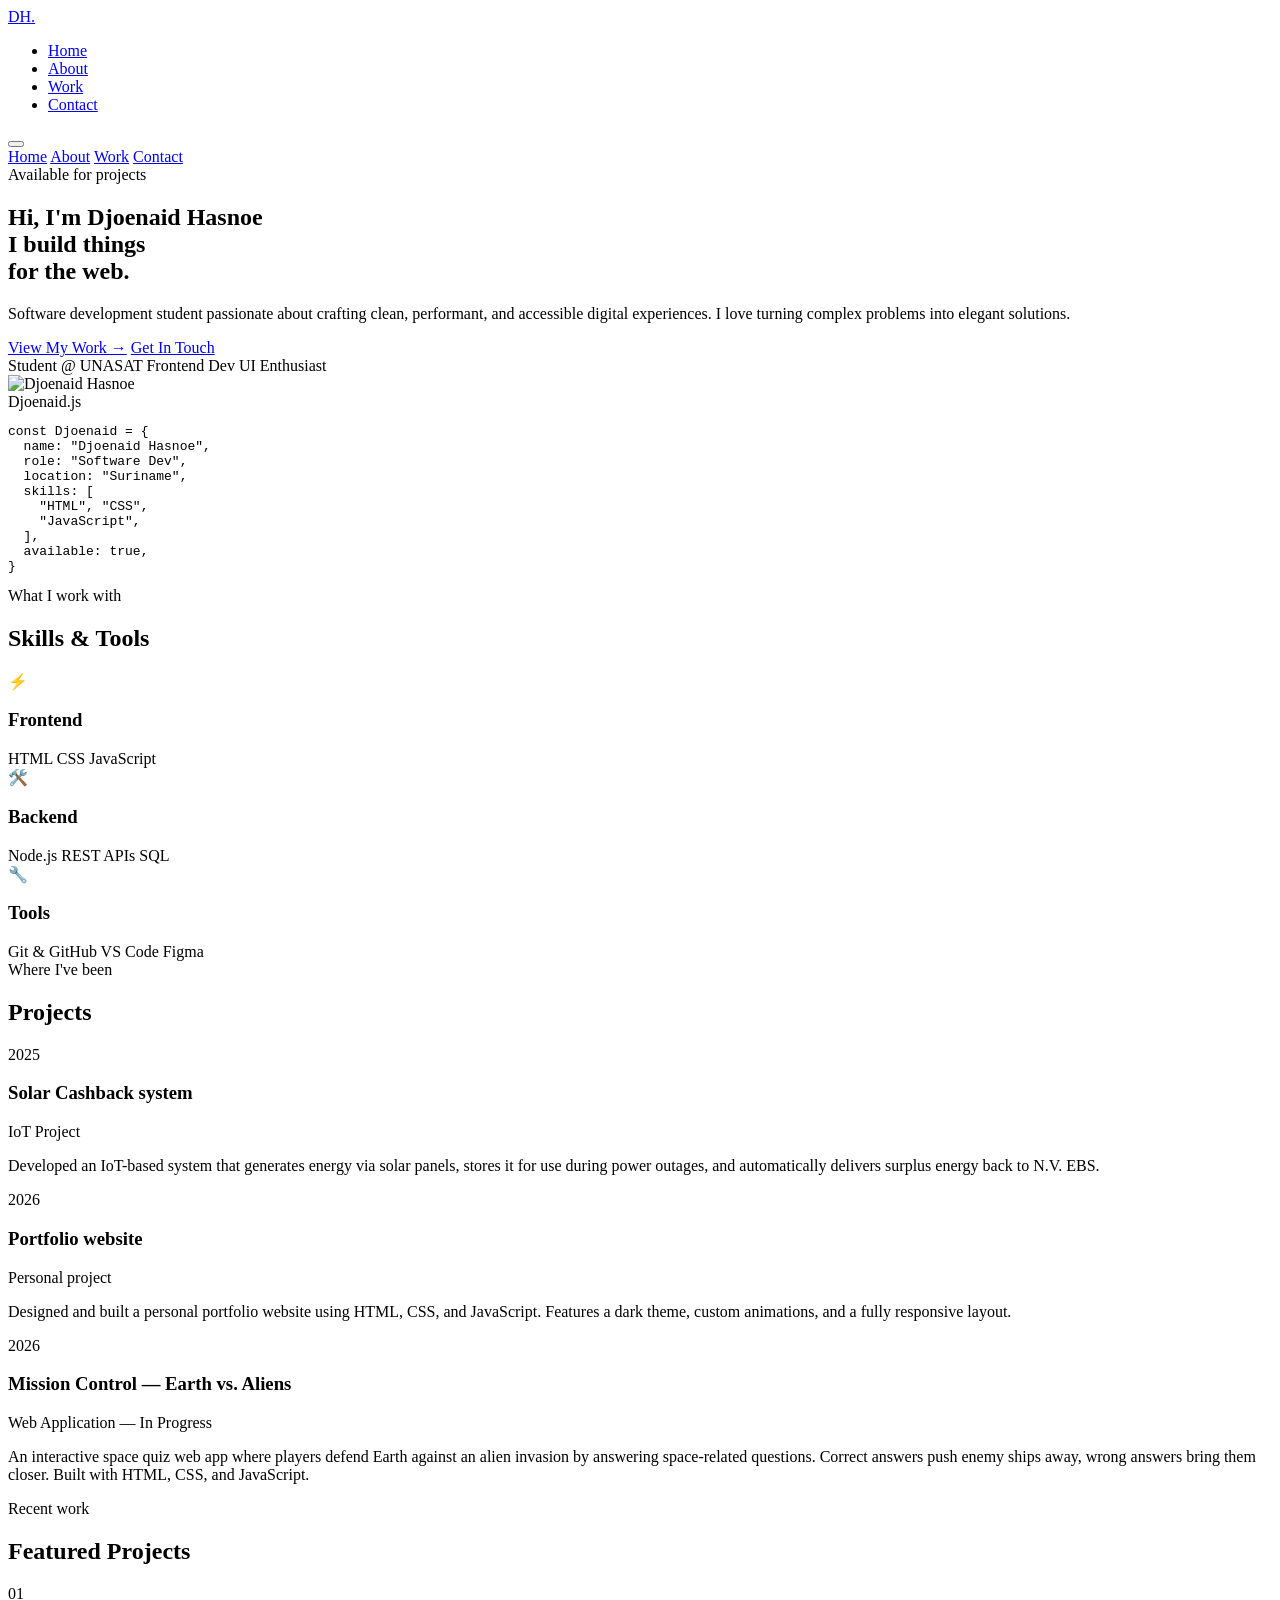
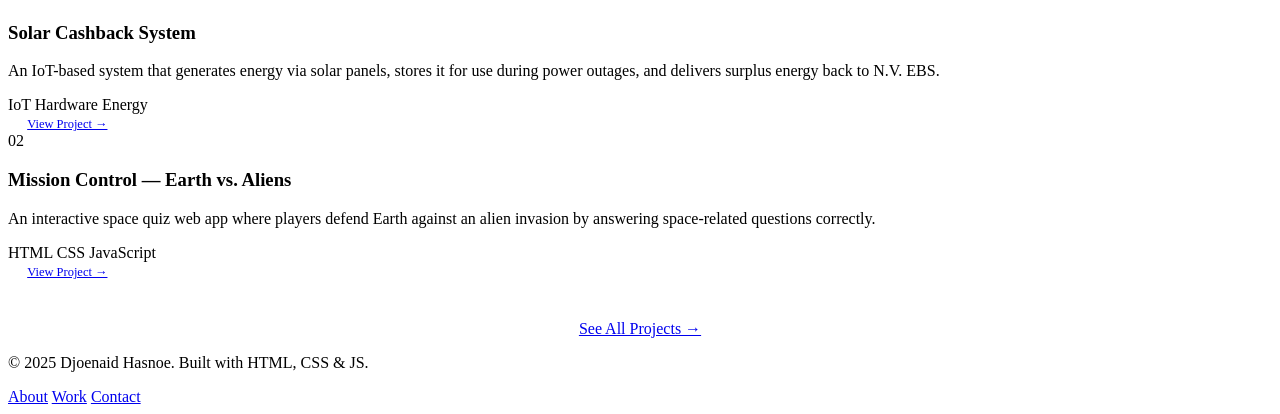
==== index.html @ ff81184a "Add files via upload" ====
<!DOCTYPE html>
<html lang="en">
<head>
  <meta charset="UTF-8" />
  <meta name="viewport" content="width=device-width, initial-scale=1.0" />
  <title>Djoenaid Hasnoe — Portfolio</title>
  <link rel="stylesheet" href="./css/main.css" />
  <link rel="stylesheet" href="./css/index.css" />
</head>
<body>

  <!-- Custom Cursor -->
  <div class="cursor" id="cursor"></div>
  <div class="cursor-ring" id="cursorRing"></div>

  <!-- Navigation -->
  <nav>
    <a href="./index.html" class="nav-logo">DH<span>.</span></a>
    <ul class="nav-links">
      <li><a href="./index.html" class="active">Home</a></li>
      <li><a href="./about.html">About</a></li>
      <li><a href="./work.html">Work</a></li>
      <li><a href="./contact.html">Contact</a></li>
    </ul>
    <button class="hamburger" id="hamburger" aria-label="Toggle menu">
      <span></span><span></span><span></span>
    </button>
  </nav>

  <!-- Mobile Nav -->
  <div class="mobile-nav" id="mobileNav">
    <a href="./index.html" class="active">Home</a>
    <a href="./about.html">About</a>
    <a href="./work.html">Work</a>
    <a href="./contact.html">Contact</a>
  </div>

  <main>

    <!-- Hero -->
    <section class="hero">
      <div class="hero-bg-grid"></div>
      <div class="hero-glow"></div>
      <div class="hero-content">
        <div class="hero-status fade-up" style="animation-delay: 0.1s">
          <span class="status-dot"></span>
          <span>Available for projects</span>
        </div>
        <h1 class="hero-title fade-up" style="animation-delay: 0.25s">
          Hi, I'm <span class="hero-name">Djoenaid Hasnoe</span><br/>
          I build things<br/>
          <span class="hero-accent">for the web.</span>
        </h1>
        <p class="hero-desc fade-up" style="animation-delay: 0.4s">
          Software development student passionate about crafting clean, performant, and accessible digital experiences. I love turning complex problems into elegant solutions.
        </p>
        <div class="hero-actions fade-up" style="animation-delay: 0.55s">
          <a href="./work.html" class="btn btn-primary">View My Work →</a>
          <a href="./contact.html" class="btn btn-outline">Get In Touch</a>
        </div>
        <div class="hero-roles fade-up" style="animation-delay: 0.7s">
          <span class="tag">Student @ UNASAT</span>
          <span class="tag">Frontend Dev</span>
          <span class="tag">UI Enthusiast</span>
        </div>
      </div>
      <div class="hero-visual fade-up" style="animation-delay: 0.4s">
  <img src="./img/profile.png.png" alt="Djoenaid Hasnoe" class="profile-photo" />
  <div class="code-card">
      <div class="hero-visual fade-up" style="animation-delay: 0.4s">
        <div class="code-card">
          <div class="code-card-header">
            <span class="dot red"></span>
            <span class="dot yellow"></span>
            <span class="dot green"></span>
            <span class="code-filename">Djoenaid.js</span>
          </div>
          <pre class="code-body"><code><span class="c-purple">const</span> <span class="c-blue">Djoenaid</span> <span class="c-white">=</span> <span class="c-white">{</span>
  <span class="c-teal">name</span><span class="c-white">:</span> <span class="c-green">"Djoenaid Hasnoe"</span><span class="c-white">,</span>
  <span class="c-teal">role</span><span class="c-white">:</span> <span class="c-green">"Software Dev"</span><span class="c-white">,</span>
  <span class="c-teal">location</span><span class="c-white">:</span> <span class="c-green">"Suriname"</span><span class="c-white">,</span>
  <span class="c-teal">skills</span><span class="c-white">: [</span>
    <span class="c-green">"HTML"</span><span class="c-white">,</span> <span class="c-green">"CSS"</span><span class="c-white">,</span>
    <span class="c-green">"JavaScript"</span><span class="c-white">,</span>
  <span class="c-white">],</span>
  <span class="c-teal">available</span><span class="c-white">:</span> <span class="c-orange">true</span><span class="c-white">,</span>
<span class="c-white">}</span></code></pre>
        </div>
      </div>
    </section>

    <!-- Skills -->
    <section class="section" id="skills">
      <div class="section-label">What I work with</div>
      <h2 class="section-title">Skills & Tools</h2>
      <div class="skills-grid">
        <div class="skill-category card">
          <div class="skill-icon">⚡</div>
          <h3>Frontend</h3>
          <div class="skill-tags">
            <span class="tag">HTML</span>
            <span class="tag">CSS</span>
            <span class="tag">JavaScript</span>
          </div>
        </div>
        <div class="skill-category card">
          <div class="skill-icon">🛠️</div>
          <h3>Backend</h3>
          <div class="skill-tags">
            <span class="tag">Node.js</span>
            <span class="tag">REST APIs</span>
            <span class="tag">SQL</span>
          </div>
        </div>
        <div class="skill-category card">
          <div class="skill-icon">🔧</div>
          <h3>Tools</h3>
          <div class="skill-tags">
            <span class="tag">Git & GitHub</span>
            <span class="tag">VS Code</span>
            <span class="tag">Figma</span>
          </div>
        </div>
      </div>
    </section>

    <!-- Experience -->
    <section class="section" id="experience">
      <div class="section-label">Where I've been</div>
      <h2 class="section-title">Projects</h2>
      <div class="timeline">
        <div class="timeline-item card">
          <div class="timeline-meta">
            <span class="tag">2025</span>
          </div>
          <h3 class="timeline-title">Solar Cashback system</h3>
          <p class="timeline-company">IoT Project</p>
          <p class="timeline-desc">Developed an IoT-based system that generates energy via solar panels, stores it for use during power outages, and automatically delivers surplus energy back to N.V. EBS.</p>
        </div>
        <div class="timeline-item card">
          <div class="timeline-meta">
            <span class="tag">2026</span>
          </div>
          <h3 class="timeline-title">Portfolio website</h3>
          <p class="timeline-company">Personal project</p>
          <p class="timeline-desc">Designed and built a personal portfolio website using HTML, CSS, and JavaScript. Features a dark theme, custom animations, and a fully responsive layout.</p>
        <div class="timeline-item card">
  <div class="timeline-meta">
    <span class="tag">2026</span>
  </div>
  <h3 class="timeline-title">Mission Control — Earth vs. Aliens</h3>
  <p class="timeline-company">Web Application — In Progress</p>
  <p class="timeline-desc">An interactive space quiz web app where players defend Earth against an alien invasion by answering space-related questions. Correct answers push enemy ships away, wrong answers bring them closer. Built with HTML, CSS, and JavaScript.</p>
</div>
        </div>
      </div>
    </section>

    <!-- Recent Projects -->
    <!-- Recent Projects -->
<section class="section" id="projects">
  <div class="section-label">Recent work</div>
  <h2 class="section-title">Featured Projects</h2>
  <div class="projects-grid">
    <div class="project-card card">
      <div class="project-img-placeholder" style="--c: #63b3ed20">
        <span>01</span>
      </div>
      <div class="project-info">
        <h3>Solar Cashback System</h3>
        <p>An IoT-based system that generates energy via solar panels, stores it for use during power outages, and delivers surplus energy back to N.V. EBS.</p>
        <div class="project-tags">
          <span class="tag">IoT</span>
          <span class="tag">Hardware</span>
          <span class="tag">Energy</span>
        </div>
        <a href="./work.html" class="btn btn-outline" style="margin-top: 1rem; font-size: 0.78rem; padding: 0.5rem 1.2rem;">View Project →</a>
      </div>
    </div>
    <div class="project-card card">
      <div class="project-img-placeholder" style="--c: #68d39120">
        <span>02</span>
      </div>
      <div class="project-info">
        <h3>Mission Control — Earth vs. Aliens</h3>
        <p>An interactive space quiz web app where players defend Earth against an alien invasion by answering space-related questions correctly.</p>
        <div class="project-tags">
          <span class="tag">HTML</span>
          <span class="tag">CSS</span>
          <span class="tag">JavaScript</span>
        </div>
        <a href="./work.html" class="btn btn-outline" style="margin-top: 1rem; font-size: 0.78rem; padding: 0.5rem 1.2rem;">View Project →</a>
      </div>
    </div>
  </div>
  <div style="margin-top: 2.5rem; text-align: center;">
    <a href="./work.html" class="btn btn-primary">See All Projects →</a>
  </div>
</section>

  </main>

  <!-- Footer -->
  <footer class="footer">
    <div class="footer-inner">
      <p>© 2025 Djoenaid Hasnoe. Built with HTML, CSS & JS.</p>
      <div class="footer-links">
        <a href="./about.html">About</a>
        <a href="./work.html">Work</a>
        <a href="./contact.html">Contact</a>
      </div>
    </div>
  </footer>

  <script src="./js/main.js"></script>
</body>
</html>
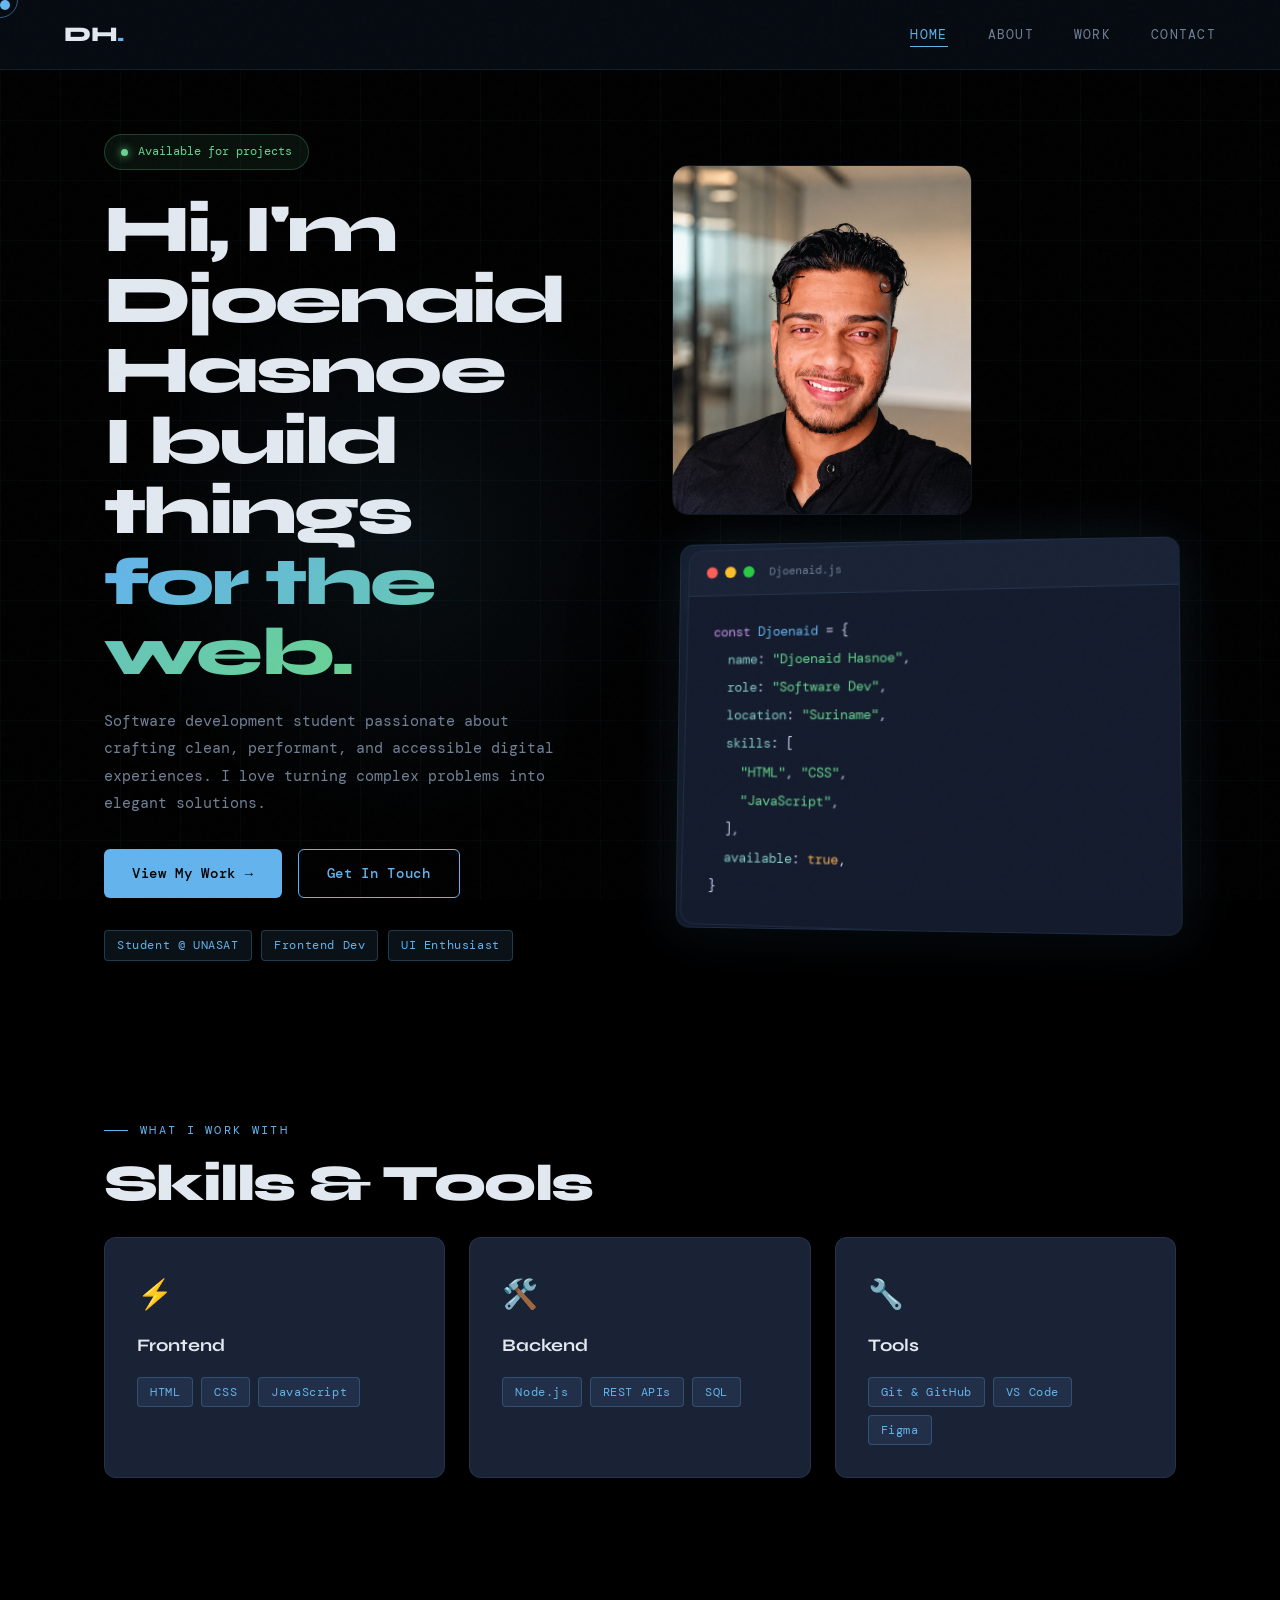
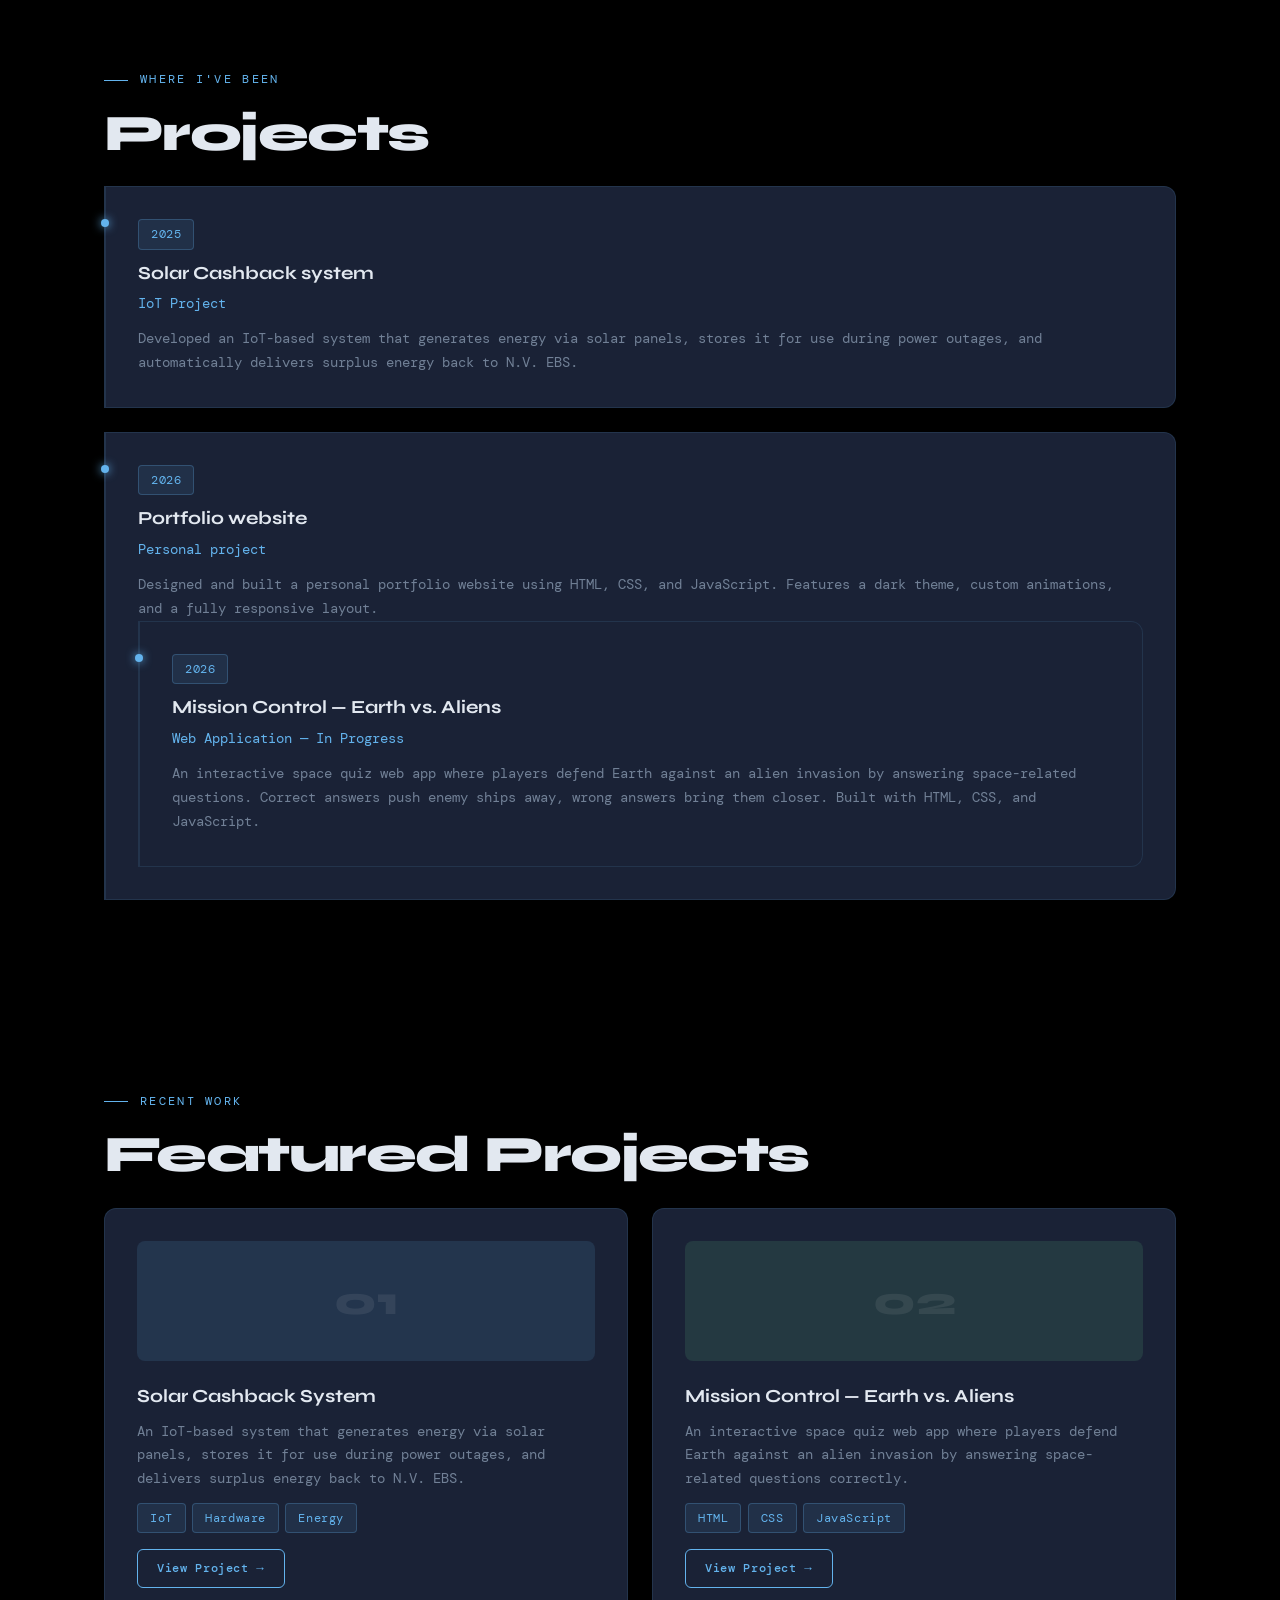
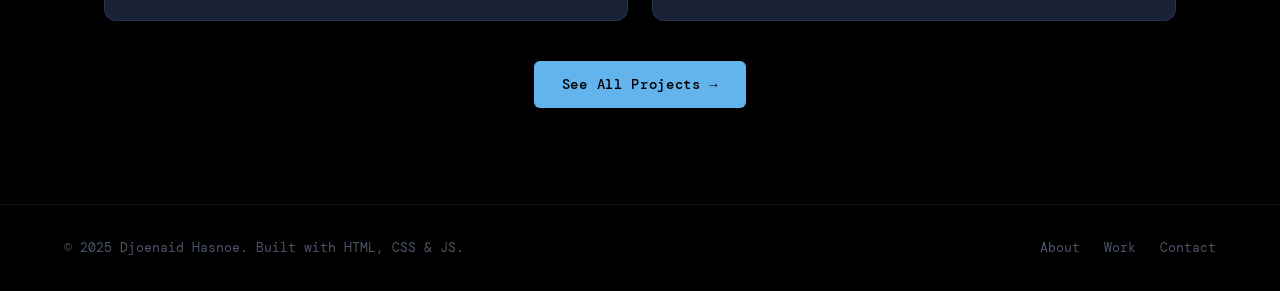
==== commit d47c2c87: "Update index.html" ====
--- a/index.html
+++ b/index.html
@@ -65,7 +65,7 @@
         </div>
       </div>
       <div class="hero-visual fade-up" style="animation-delay: 0.4s">
-  <img src="./img/profile.png.png" alt="Djoenaid Hasnoe" class="profile-photo" />
+  <img src="./img/profile.png" alt="Djoenaid Hasnoe" class="profile-photo" />
   <div class="code-card">
       <div class="hero-visual fade-up" style="animation-delay: 0.4s">
         <div class="code-card">
--- a/css/main.css
+++ b/css/main.css
@@ -0,0 +1,353 @@
+@import url('https://fonts.googleapis.com/css2?family=Syne:wght@400;600;700;800&family=DM+Mono:wght@300;400;500&display=swap');
+
+:root {
+  --bg: #000000;
+  --bg-2: #0e1420;
+  --bg-3: #141b2d;
+  --surface: #1a2236;
+  --surface-2: #212d45;
+  --border: rgba(99, 179, 237, 0.12);
+  --accent: #63b3ed;
+  --accent-2: #68d391;
+  --accent-3: #f6ad55;
+  --text: #e2e8f0;
+  --text-muted: #718096;
+  --text-dim: #4a5568;
+  --glow: rgba(99, 179, 237, 0.15);
+  --glow-strong: rgba(99, 179, 237, 0.3);
+  --font-display: 'Syne', sans-serif;
+  --font-mono: 'DM Mono', monospace;
+}
+
+*, *::before, *::after {
+  box-sizing: border-box;
+  margin: 0;
+  padding: 0;
+}
+
+html {
+  scroll-behavior: smooth;
+}
+
+body {
+  background: var(--bg);
+  color: var(--text);
+  font-family: var(--font-mono);
+  font-size: 15px;
+  line-height: 1.7;
+  overflow-x: hidden;
+  cursor: none;
+}
+
+/* Custom Cursor */
+.cursor {
+  position: fixed;
+  width: 10px;
+  height: 10px;
+  background: var(--accent);
+  border-radius: 50%;
+  pointer-events: none;
+  z-index: 9999;
+  transition: transform 0.1s ease;
+  mix-blend-mode: screen;
+}
+
+.cursor-ring {
+  position: fixed;
+  width: 36px;
+  height: 36px;
+  border: 1.5px solid var(--accent);
+  border-radius: 50%;
+  pointer-events: none;
+  z-index: 9998;
+  transition: transform 0.15s ease, width 0.2s, height 0.2s, opacity 0.2s;
+  opacity: 0.5;
+}
+
+.cursor-ring.hover {
+  width: 56px;
+  height: 56px;
+  opacity: 0.8;
+}
+
+/* Noise Overlay */
+body::before {
+  content: '';
+  position: fixed;
+  inset: 0;
+  background-image: url("data:image/svg+xml,%3Csvg viewBox='0 0 256 256' xmlns='http://www.w3.org/2000/svg'%3E%3Cfilter id='noise'%3E%3CfeTurbulence type='fractalNoise' baseFrequency='0.9' numOctaves='4' stitchTiles='stitch'/%3E%3C/filter%3E%3Crect width='100%25' height='100%25' filter='url(%23noise)' opacity='0.04'/%3E%3C/svg%3E");
+  pointer-events: none;
+  z-index: 1000;
+  opacity: 0.4;
+}
+
+/* Navigation */
+nav {
+  position: fixed;
+  top: 0;
+  left: 0;
+  right: 0;
+  z-index: 500;
+  padding: 0 5vw;
+  height: 70px;
+  display: flex;
+  align-items: center;
+  justify-content: space-between;
+  background: rgba(8, 12, 20, 0.85);
+  backdrop-filter: blur(20px);
+  border-bottom: 1px solid var(--border);
+}
+
+.nav-logo {
+  font-family: var(--font-display);
+  font-weight: 800;
+  font-size: 1.3rem;
+  color: var(--text);
+  text-decoration: none;
+  letter-spacing: -0.02em;
+}
+
+.nav-logo span {
+  color: var(--accent);
+}
+
+.nav-links {
+  display: flex;
+  gap: 2.5rem;
+  list-style: none;
+}
+
+.nav-links a {
+  color: var(--text-muted);
+  text-decoration: none;
+  font-size: 0.8rem;
+  letter-spacing: 0.1em;
+  text-transform: uppercase;
+  transition: color 0.2s;
+  position: relative;
+}
+
+.nav-links a::after {
+  content: '';
+  position: absolute;
+  bottom: -4px;
+  left: 0;
+  width: 0;
+  height: 1px;
+  background: var(--accent);
+  transition: width 0.3s ease;
+}
+
+.nav-links a:hover,
+.nav-links a.active {
+  color: var(--accent);
+}
+
+.nav-links a:hover::after,
+.nav-links a.active::after {
+  width: 100%;
+}
+
+/* Hamburger */
+.hamburger {
+  display: none;
+  flex-direction: column;
+  gap: 5px;
+  cursor: pointer;
+  background: none;
+  border: none;
+  padding: 4px;
+}
+
+.hamburger span {
+  display: block;
+  width: 24px;
+  height: 2px;
+  background: var(--text);
+  transition: all 0.3s ease;
+}
+
+/* Mobile Nav */
+.mobile-nav {
+  display: none;
+  position: fixed;
+  inset: 70px 0 0 0;
+  background: rgba(8, 12, 20, 0.97);
+  backdrop-filter: blur(20px);
+  z-index: 499;
+  flex-direction: column;
+  align-items: center;
+  justify-content: center;
+  gap: 2.5rem;
+}
+
+.mobile-nav.open {
+  display: flex;
+}
+
+.mobile-nav a {
+  font-family: var(--font-display);
+  font-size: 2rem;
+  font-weight: 700;
+  color: var(--text-muted);
+  text-decoration: none;
+  transition: color 0.2s;
+}
+
+.mobile-nav a:hover,
+.mobile-nav a.active {
+  color: var(--accent);
+}
+
+/* Page Wrapper */
+main {
+  padding-top: 70px;
+  min-height: 100vh;
+}
+
+/* Section */
+.section {
+  padding: 6rem 5vw;
+  max-width: 1200px;
+  margin: 0 auto;
+}
+
+.section-label {
+  font-size: 0.72rem;
+  letter-spacing: 0.2em;
+  text-transform: uppercase;
+  color: var(--accent);
+  margin-bottom: 1rem;
+  display: flex;
+  align-items: center;
+  gap: 0.75rem;
+}
+
+.section-label::before {
+  content: '';
+  display: inline-block;
+  width: 24px;
+  height: 1px;
+  background: var(--accent);
+}
+
+.section-title {
+  font-family: var(--font-display);
+  font-size: clamp(2rem, 4vw, 3.2rem);
+  font-weight: 800;
+  line-height: 1.1;
+  letter-spacing: -0.03em;
+  color: var(--text);
+  margin-bottom: 1.5rem;
+}
+
+/* Cards */
+.card {
+  background: var(--surface);
+  border: 1px solid var(--border);
+  border-radius: 12px;
+  padding: 2rem;
+  transition: border-color 0.3s, transform 0.3s, box-shadow 0.3s;
+}
+
+.card:hover {
+  border-color: rgba(99, 179, 237, 0.35);
+  transform: translateY(-4px);
+  box-shadow: 0 20px 60px rgba(0,0,0,0.4), 0 0 30px var(--glow);
+}
+
+/* Buttons */
+.btn {
+  display: inline-flex;
+  align-items: center;
+  gap: 0.5rem;
+  padding: 0.75rem 1.75rem;
+  border-radius: 6px;
+  font-family: var(--font-mono);
+  font-size: 0.85rem;
+  font-weight: 500;
+  text-decoration: none;
+  cursor: pointer;
+  transition: all 0.2s ease;
+  border: none;
+  letter-spacing: 0.05em;
+}
+
+.btn-primary {
+  background: var(--accent);
+  color: var(--bg);
+}
+
+.btn-primary:hover {
+  background: #90cdf4;
+  box-shadow: 0 0 30px var(--glow-strong);
+  transform: translateY(-2px);
+}
+
+.btn-outline {
+  background: transparent;
+  color: var(--accent);
+  border: 1px solid var(--accent);
+}
+
+.btn-outline:hover {
+  background: var(--glow);
+  box-shadow: 0 0 20px var(--glow);
+  transform: translateY(-2px);
+}
+
+/* Tag / Badge */
+.tag {
+  display: inline-block;
+  padding: 0.25rem 0.75rem;
+  background: rgba(99, 179, 237, 0.1);
+  border: 1px solid rgba(99, 179, 237, 0.25);
+  border-radius: 4px;
+  font-size: 0.75rem;
+  color: var(--accent);
+  letter-spacing: 0.05em;
+}
+
+/* Divider */
+.divider {
+  border: none;
+  border-top: 1px solid var(--border);
+  margin: 2rem 0;
+}
+
+/* Fade in animation */
+@keyframes fadeUp {
+  from {
+    opacity: 0;
+    transform: translateY(30px);
+  }
+  to {
+    opacity: 1;
+    transform: translateY(0);
+  }
+}
+
+@keyframes fadeIn {
+  from { opacity: 0; }
+  to { opacity: 1; }
+}
+
+@keyframes glowPulse {
+  0%, 100% { opacity: 0.5; }
+  50% { opacity: 1; }
+}
+
+.fade-up {
+  opacity: 0;
+  animation: fadeUp 0.7s ease forwards;
+}
+
+/* Responsive */
+@media (max-width: 768px) {
+  .nav-links { display: none; }
+  .hamburger { display: flex; }
+
+  .section {
+    padding: 4rem 6vw;
+  }
+}
--- a/css/index.css
+++ b/css/index.css
@@ -0,0 +1,346 @@
+/* ===== HERO ===== */
+.hero {
+  min-height: calc(100vh - 70px);
+  display: grid;
+  grid-template-columns: 1fr 1fr;
+  align-items: center;
+  gap: 4rem;
+  padding: 4rem 5vw;
+  max-width: 1200px;
+  margin: 0 auto;
+  position: relative;
+}
+
+.hero-bg-grid {
+  position: fixed;
+  inset: 0;
+  background-image:
+    linear-gradient(rgba(99, 179, 237, 0.04) 1px, transparent 1px),
+    linear-gradient(90deg, rgba(99, 179, 237, 0.04) 1px, transparent 1px);
+  background-size: 60px 60px;
+  pointer-events: none;
+  z-index: -1;
+}
+
+.hero-glow {
+  position: absolute;
+  width: 600px;
+  height: 600px;
+  background: radial-gradient(circle, rgba(99, 179, 237, 0.08) 0%, transparent 70%);
+  top: 50%;
+  left: 30%;
+  transform: translate(-50%, -50%);
+  pointer-events: none;
+  animation: glowPulse 4s ease-in-out infinite;
+}
+
+.hero-status {
+  display: inline-flex;
+  align-items: center;
+  gap: 0.6rem;
+  padding: 0.4rem 1rem;
+  background: rgba(104, 211, 145, 0.08);
+  border: 1px solid rgba(104, 211, 145, 0.25);
+  border-radius: 100px;
+  font-size: 0.78rem;
+  color: var(--accent-2);
+  margin-bottom: 1.5rem;
+  width: fit-content;
+}
+
+.status-dot {
+  width: 7px;
+  height: 7px;
+  background: var(--accent-2);
+  border-radius: 50%;
+  animation: glowPulse 2s infinite;
+  box-shadow: 0 0 8px var(--accent-2);
+}
+
+.hero-title {
+  font-family: var(--font-display);
+  font-size: clamp(2.4rem, 5.5vw, 4.2rem);
+  font-weight: 800;
+  line-height: 1.05;
+  letter-spacing: -0.04em;
+  color: var(--text);
+  margin-bottom: 1.25rem;
+}
+
+.hero-name {
+  color: var(--text);
+}
+
+.hero-accent {
+  background: linear-gradient(135deg, var(--accent), var(--accent-2));
+  -webkit-background-clip: text;
+  -webkit-text-fill-color: transparent;
+  background-clip: text;
+}
+
+.hero-desc {
+  font-size: 0.95rem;
+  color: var(--text-muted);
+  max-width: 480px;
+  margin-bottom: 2rem;
+  line-height: 1.8;
+}
+
+.hero-actions {
+  display: flex;
+  gap: 1rem;
+  flex-wrap: wrap;
+  margin-bottom: 2rem;
+}
+
+.hero-roles {
+  display: flex;
+  gap: 0.6rem;
+  flex-wrap: wrap;
+}
+
+/* Code card */
+.code-card {
+  background: var(--bg-3);
+  border: 1px solid var(--border);
+  border-radius: 14px;
+  overflow: hidden;
+  box-shadow: 0 40px 100px rgba(0,0,0,0.5), 0 0 60px var(--glow);
+  transform: perspective(800px) rotateY(-4deg) rotateX(2deg);
+  transition: transform 0.4s ease;
+}
+
+.code-card:hover {
+  transform: perspective(800px) rotateY(0deg) rotateX(0deg);
+}
+
+.code-card-header {
+  background: var(--surface);
+  padding: 0.8rem 1.2rem;
+  display: flex;
+  align-items: center;
+  gap: 0.5rem;
+  border-bottom: 1px solid var(--border);
+}
+
+.dot {
+  width: 12px;
+  height: 12px;
+  border-radius: 50%;
+}
+
+.dot.red { background: #fc6058; }
+.dot.yellow { background: #fec02f; }
+.dot.green { background: #2aca44; }
+
+.code-filename {
+  font-size: 0.78rem;
+  color: var(--text-muted);
+  margin-left: 0.5rem;
+}
+
+.code-body {
+  padding: 1.5rem 1.75rem;
+  font-size: 0.88rem;
+  line-height: 2;
+  overflow: hidden;
+}
+
+.code-body code {
+  font-family: var(--font-mono);
+}
+
+.c-purple { color: #c792ea; }
+.c-blue   { color: var(--accent); }
+.c-green  { color: var(--accent-2); }
+.c-teal   { color: #80cbc4; }
+.c-orange { color: var(--accent-3); }
+.c-white  { color: #cdd6f4; }
+
+/* ===== SKILLS ===== */
+.skills-grid {
+  display: grid;
+  grid-template-columns: repeat(3, 1fr);
+  gap: 1.5rem;
+}
+
+.skill-category h3 {
+  font-family: var(--font-display);
+  font-size: 1.1rem;
+  font-weight: 700;
+  margin-bottom: 1rem;
+}
+
+.skill-icon {
+  font-size: 1.8rem;
+  margin-bottom: 0.75rem;
+}
+
+.skill-tags {
+  display: flex;
+  flex-wrap: wrap;
+  gap: 0.5rem;
+}
+
+/* ===== TIMELINE ===== */
+.timeline {
+  display: flex;
+  flex-direction: column;
+  gap: 1.5rem;
+}
+
+.timeline-item {
+  position: relative;
+  padding-left: 2rem;
+  border-left: 2px solid var(--border);
+  border-radius: 0 12px 12px 0;
+  border-top: 1px solid var(--border);
+  border-bottom: 1px solid var(--border);
+  border-right: 1px solid var(--border);
+}
+
+.timeline-item::before {
+  content: '';
+  position: absolute;
+  left: -5px;
+  top: 2rem;
+  width: 8px;
+  height: 8px;
+  background: var(--accent);
+  border-radius: 50%;
+  box-shadow: 0 0 10px var(--accent);
+}
+
+.timeline-meta {
+  margin-bottom: 0.5rem;
+}
+
+.timeline-title {
+  font-family: var(--font-display);
+  font-size: 1.15rem;
+  font-weight: 700;
+  color: var(--text);
+}
+
+.timeline-company {
+  color: var(--accent);
+  font-size: 0.85rem;
+  margin: 0.2rem 0 0.75rem;
+}
+
+.timeline-desc {
+  color: var(--text-muted);
+  font-size: 0.88rem;
+}
+
+/* ===== PROJECTS ===== */
+.projects-grid {
+  display: grid;
+  grid-template-columns: repeat(2, 1fr);
+  gap: 1.5rem;
+}
+
+.project-img-placeholder {
+  background: var(--c, rgba(99, 179, 237, 0.1));
+  border-radius: 8px;
+  height: 120px;
+  display: flex;
+  align-items: center;
+  justify-content: center;
+  margin-bottom: 1.25rem;
+  font-family: var(--font-display);
+  font-size: 2.5rem;
+  font-weight: 800;
+  color: rgba(255,255,255,0.08);
+}
+
+.project-info h3 {
+  font-family: var(--font-display);
+  font-size: 1.15rem;
+  font-weight: 700;
+  margin-bottom: 0.5rem;
+}
+
+.project-info p {
+  color: var(--text-muted);
+  font-size: 0.87rem;
+  line-height: 1.7;
+}
+
+.project-tags {
+  display: flex;
+  flex-wrap: wrap;
+  gap: 0.4rem;
+  margin-top: 0.75rem;
+}
+
+/* ===== FOOTER ===== */
+.footer {
+  border-top: 1px solid var(--border);
+  padding: 2rem 5vw;
+}
+
+.footer-inner {
+  max-width: 1200px;
+  margin: 0 auto;
+  display: flex;
+  align-items: center;
+  justify-content: space-between;
+  flex-wrap: wrap;
+  gap: 1rem;
+}
+
+.footer-inner p {
+  color: var(--text-dim);
+  font-size: 0.8rem;
+}
+
+.footer-links {
+  display: flex;
+  gap: 1.5rem;
+}
+
+.footer-links a {
+  color: var(--text-dim);
+  text-decoration: none;
+  font-size: 0.8rem;
+  transition: color 0.2s;
+}
+
+.footer-links a:hover {
+  color: var(--accent);
+}
+
+/* ===== RESPONSIVE ===== */
+@media (max-width: 900px) {
+  .hero {
+    grid-template-columns: 1fr;
+    padding: 3rem 6vw;
+    gap: 3rem;
+  }
+
+  .skills-grid {
+    grid-template-columns: 1fr;
+  }
+
+  .projects-grid {
+    grid-template-columns: 1fr;
+  }
+}
+
+@media (max-width: 500px) {
+  .hero-actions {
+    flex-direction: column;
+  }
+}
+
+.profile-photo {
+  width: 100%;
+  max-width: 300px;
+  max-height: 350px;
+  object-fit: cover;
+  border-radius: 16px;
+  border: 1px solid var(--border);
+  margin-bottom: 1.5rem;
+  display: block;
+}
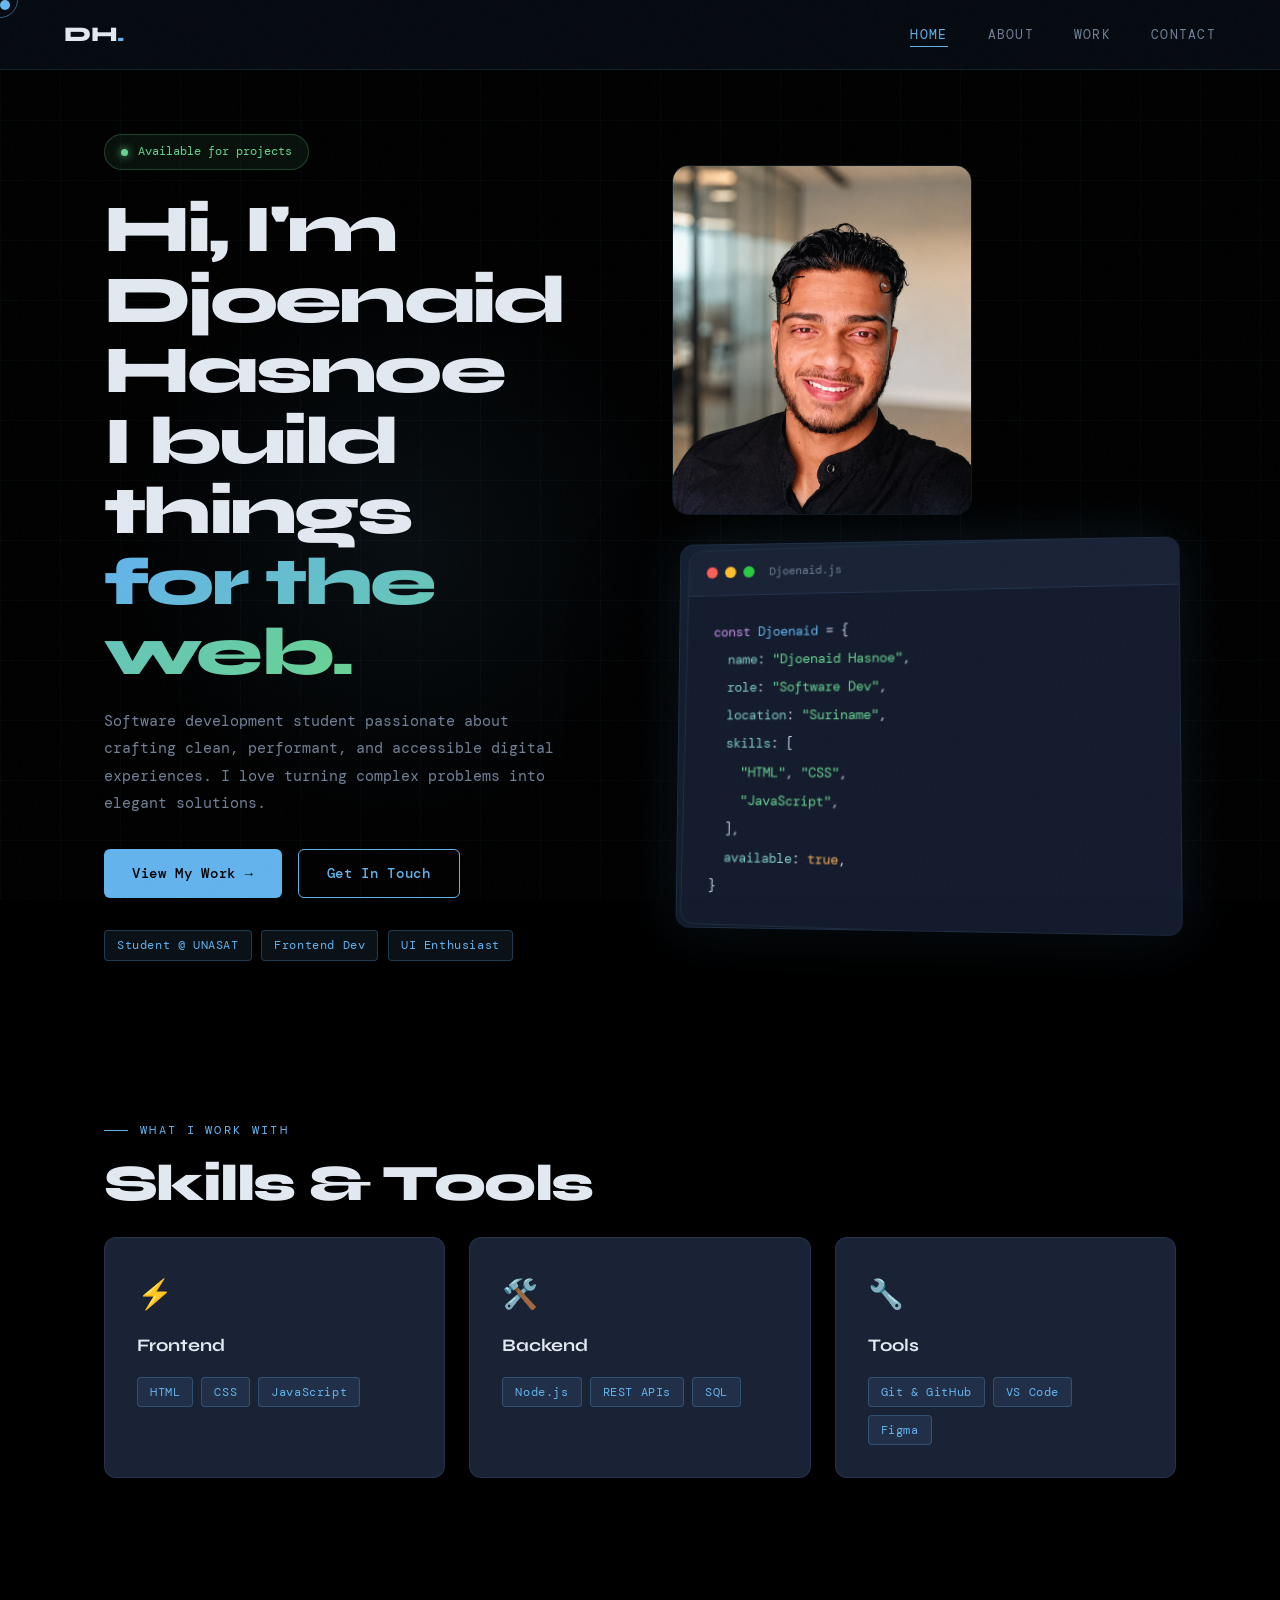
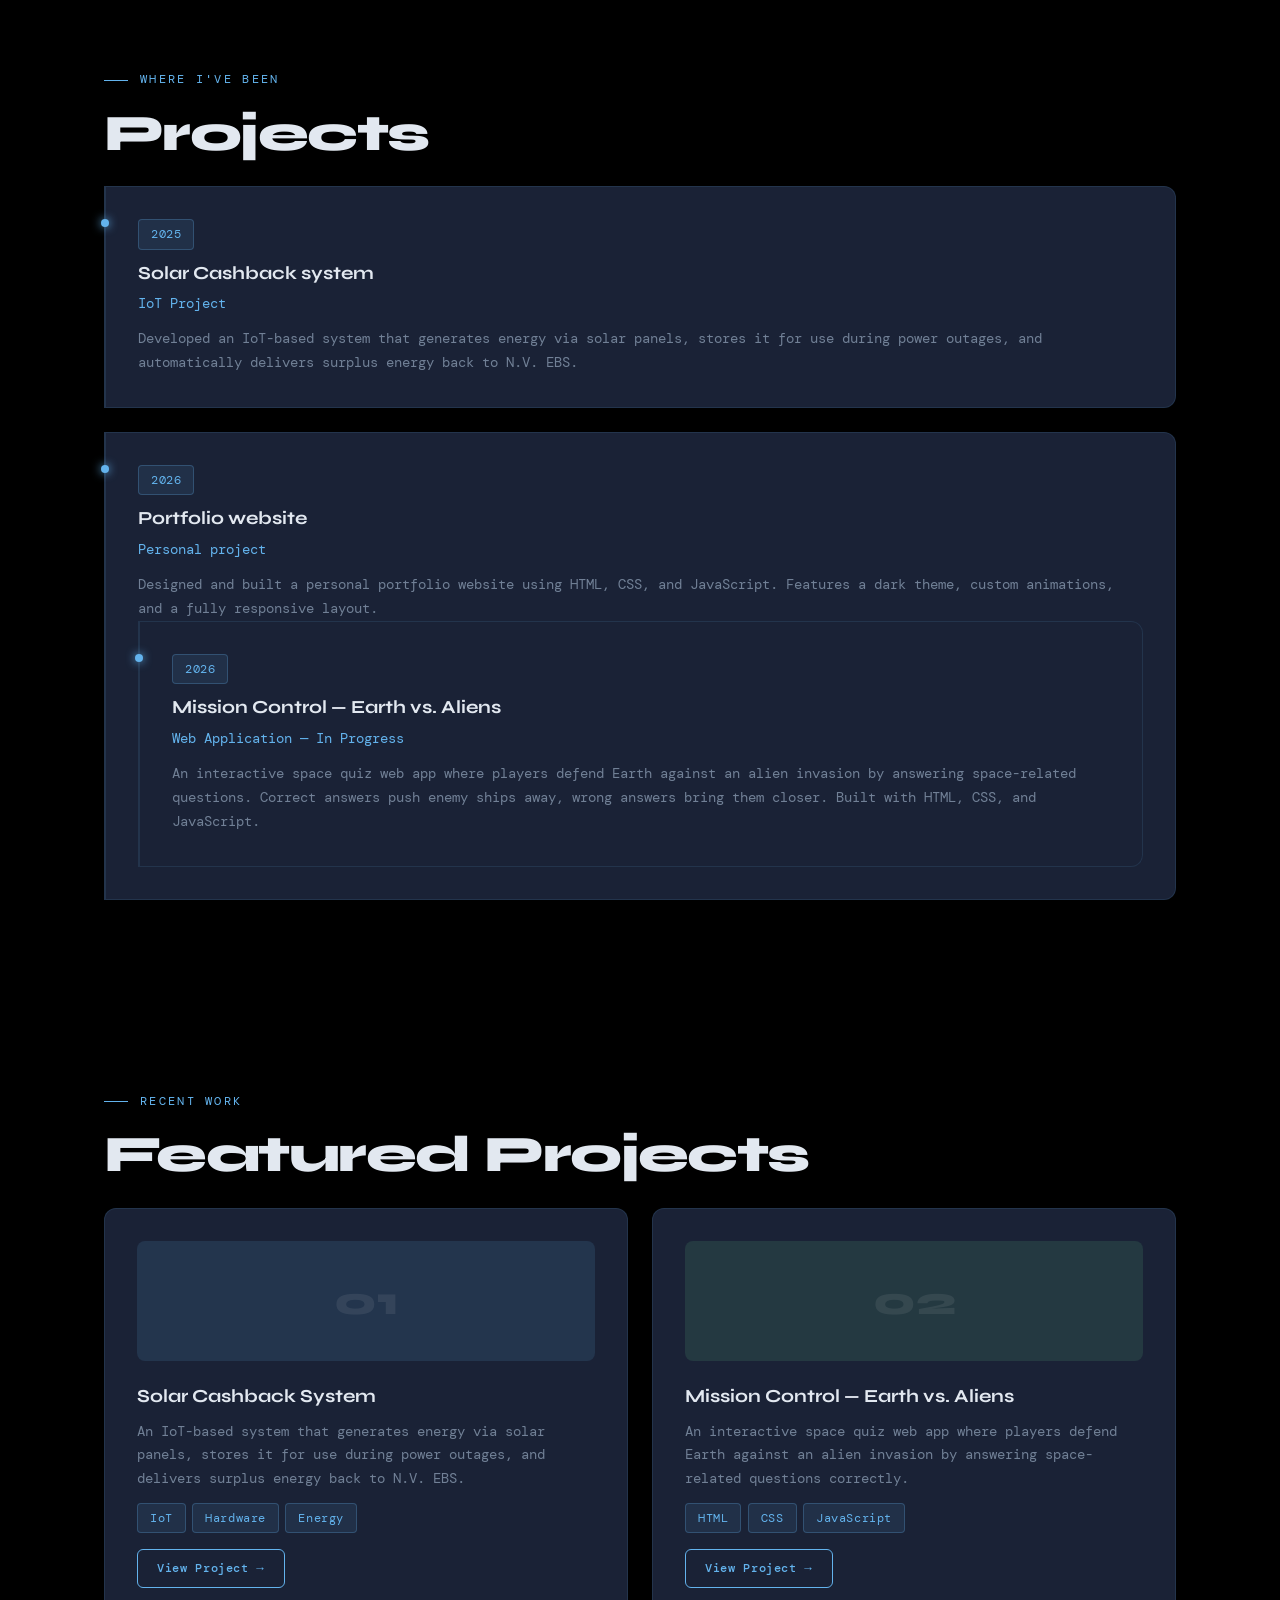
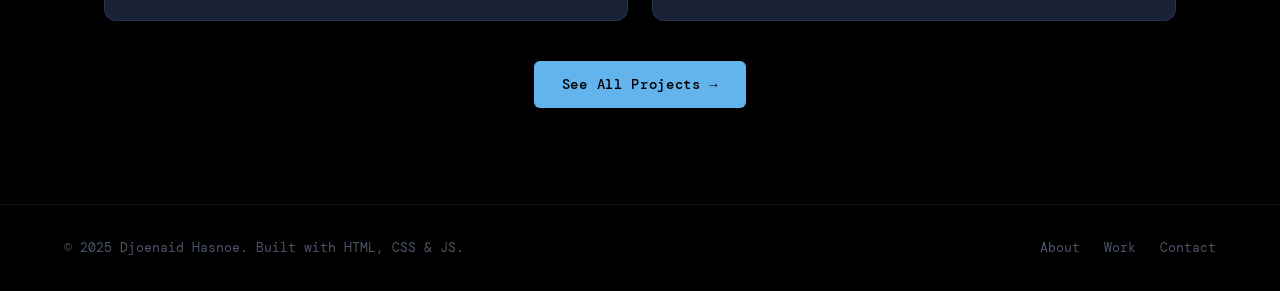
==== commit c0383ac6: "Add files via upload" ====
--- a/index.html
+++ b/index.html
@@ -42,29 +42,29 @@
       <div class="hero-bg-grid"></div>
       <div class="hero-glow"></div>
       <div class="hero-content">
-        <div class="hero-status fade-up" style="animation-delay: 0.1s">
+        <div class="hero-status fade-up delay-1">
           <span class="status-dot"></span>
           <span>Available for projects</span>
         </div>
-        <h1 class="hero-title fade-up" style="animation-delay: 0.25s">
+        <h1 class="hero-title fade-up delay-2">
           Hi, I'm <span class="hero-name">Djoenaid Hasnoe</span><br/>
           I build things<br/>
           <span class="hero-accent">for the web.</span>
         </h1>
-        <p class="hero-desc fade-up" style="animation-delay: 0.4s">
+        <p class="hero-desc fade-up delay-3">
           Software development student passionate about crafting clean, performant, and accessible digital experiences. I love turning complex problems into elegant solutions.
         </p>
-        <div class="hero-actions fade-up" style="animation-delay: 0.55s">
+        <div class="hero-actions fade-up delay-4">
           <a href="./work.html" class="btn btn-primary">View My Work →</a>
           <a href="./contact.html" class="btn btn-outline">Get In Touch</a>
         </div>
-        <div class="hero-roles fade-up" style="animation-delay: 0.7s">
+        <div class="hero-roles fade-up delay-5">
           <span class="tag">Student @ UNASAT</span>
           <span class="tag">Frontend Dev</span>
           <span class="tag">UI Enthusiast</span>
         </div>
       </div>
-      <div class="hero-visual fade-up" style="animation-delay: 0.4s">
+      <div class="hero-visual fade-up delay-3">
   <img src="./img/profile.png" alt="Djoenaid Hasnoe" class="profile-photo" />
   <div class="code-card">
       <div class="hero-visual fade-up" style="animation-delay: 0.4s">
@@ -163,7 +163,7 @@
   <h2 class="section-title">Featured Projects</h2>
   <div class="projects-grid">
     <div class="project-card card">
-      <div class="project-img-placeholder" style="--c: #63b3ed20">
+      <div class="project-img-placeholder blue">
         <span>01</span>
       </div>
       <div class="project-info">
@@ -178,7 +178,7 @@
       </div>
     </div>
     <div class="project-card card">
-      <div class="project-img-placeholder" style="--c: #68d39120">
+      <div class="project-img-placeholder green">
         <span>02</span>
       </div>
       <div class="project-info">
--- a/css/main.css
+++ b/css/main.css
@@ -342,6 +342,12 @@
   animation: fadeUp 0.7s ease forwards;
 }
 
+.delay-1 { animation-delay: 0.1s; }
+.delay-2 { animation-delay: 0.25s; }
+.delay-3 { animation-delay: 0.4s; }
+.delay-4 { animation-delay: 0.55s; }
+.delay-5 { animation-delay: 0.7s; }
+
 /* Responsive */
 @media (max-width: 768px) {
   .nav-links { display: none; }
--- a/css/index.css
+++ b/css/index.css
@@ -254,6 +254,14 @@
   color: rgba(255,255,255,0.08);
 }
 
+.project-img-placeholder.blue {
+  --c: #63b3ed20;
+}
+
+.project-img-placeholder.green {
+  --c: #68d39120;
+}
+
 .project-info h3 {
   font-family: var(--font-display);
   font-size: 1.15rem;
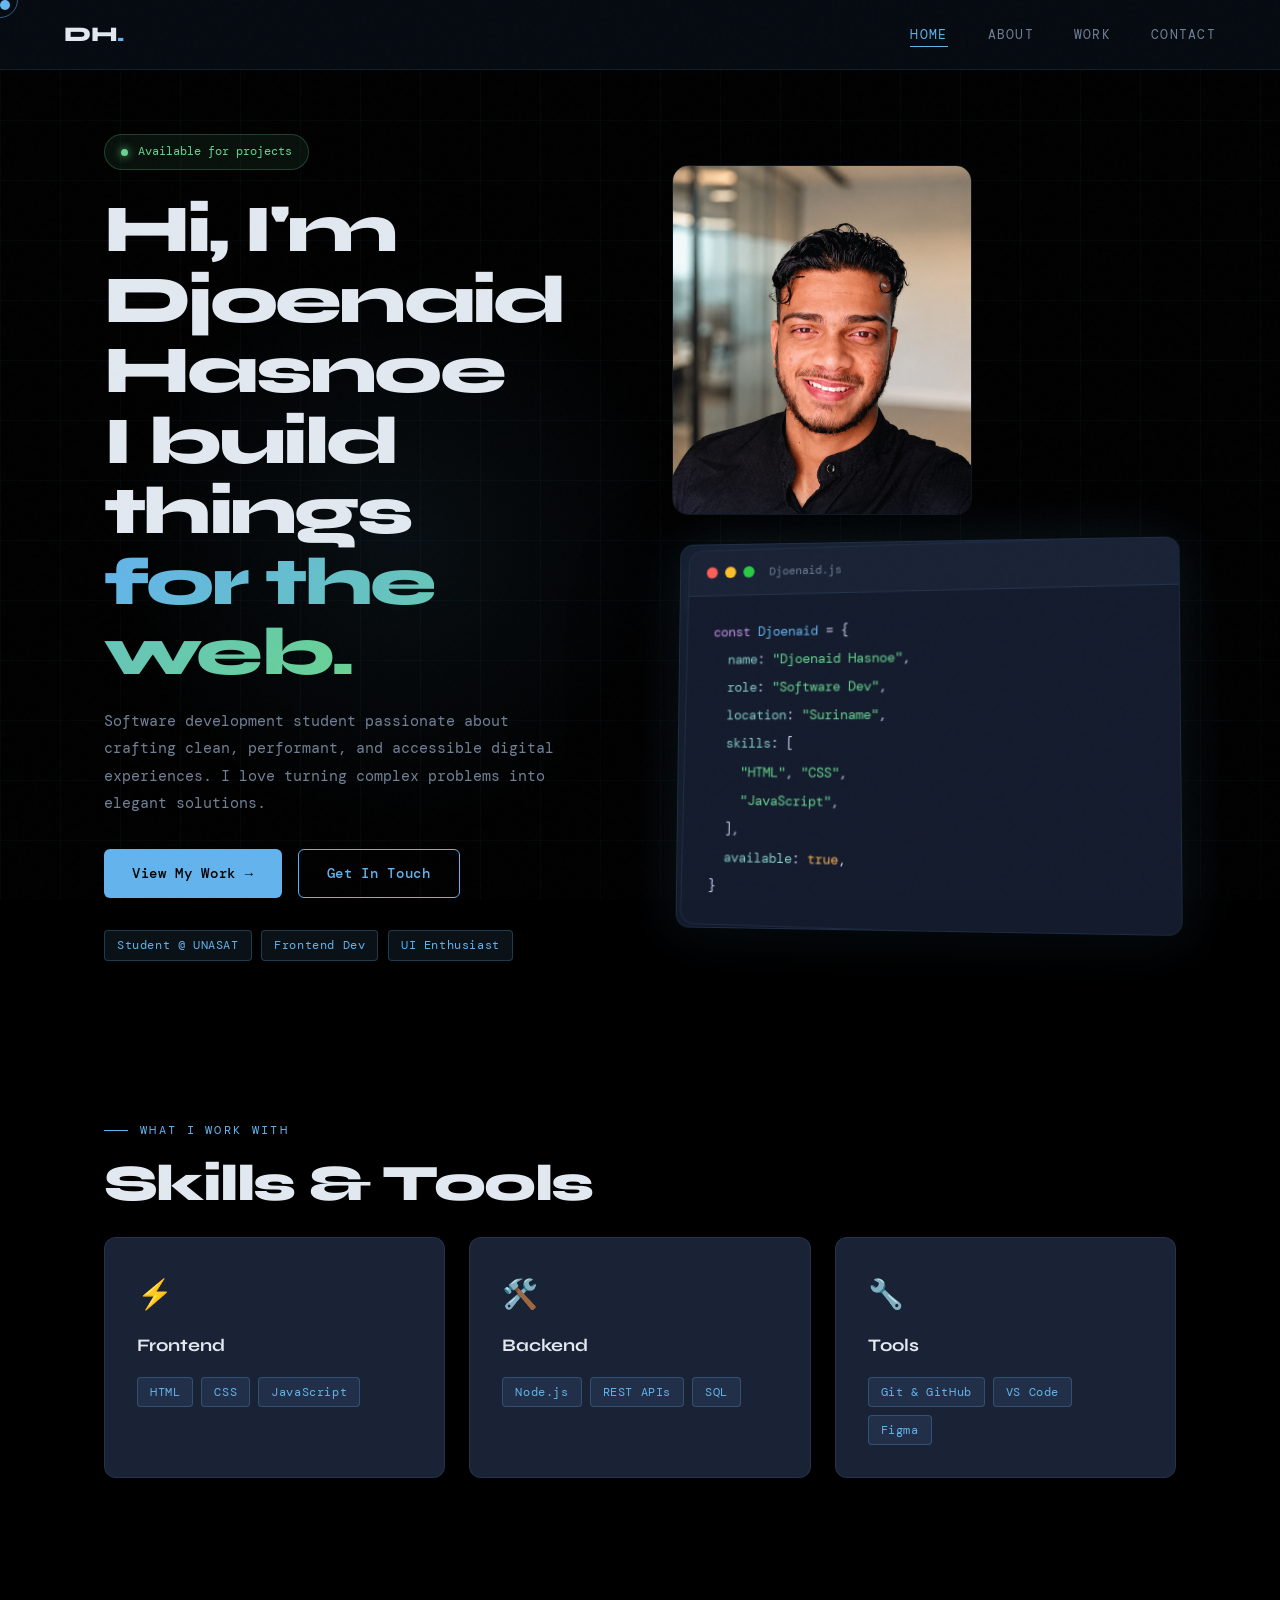
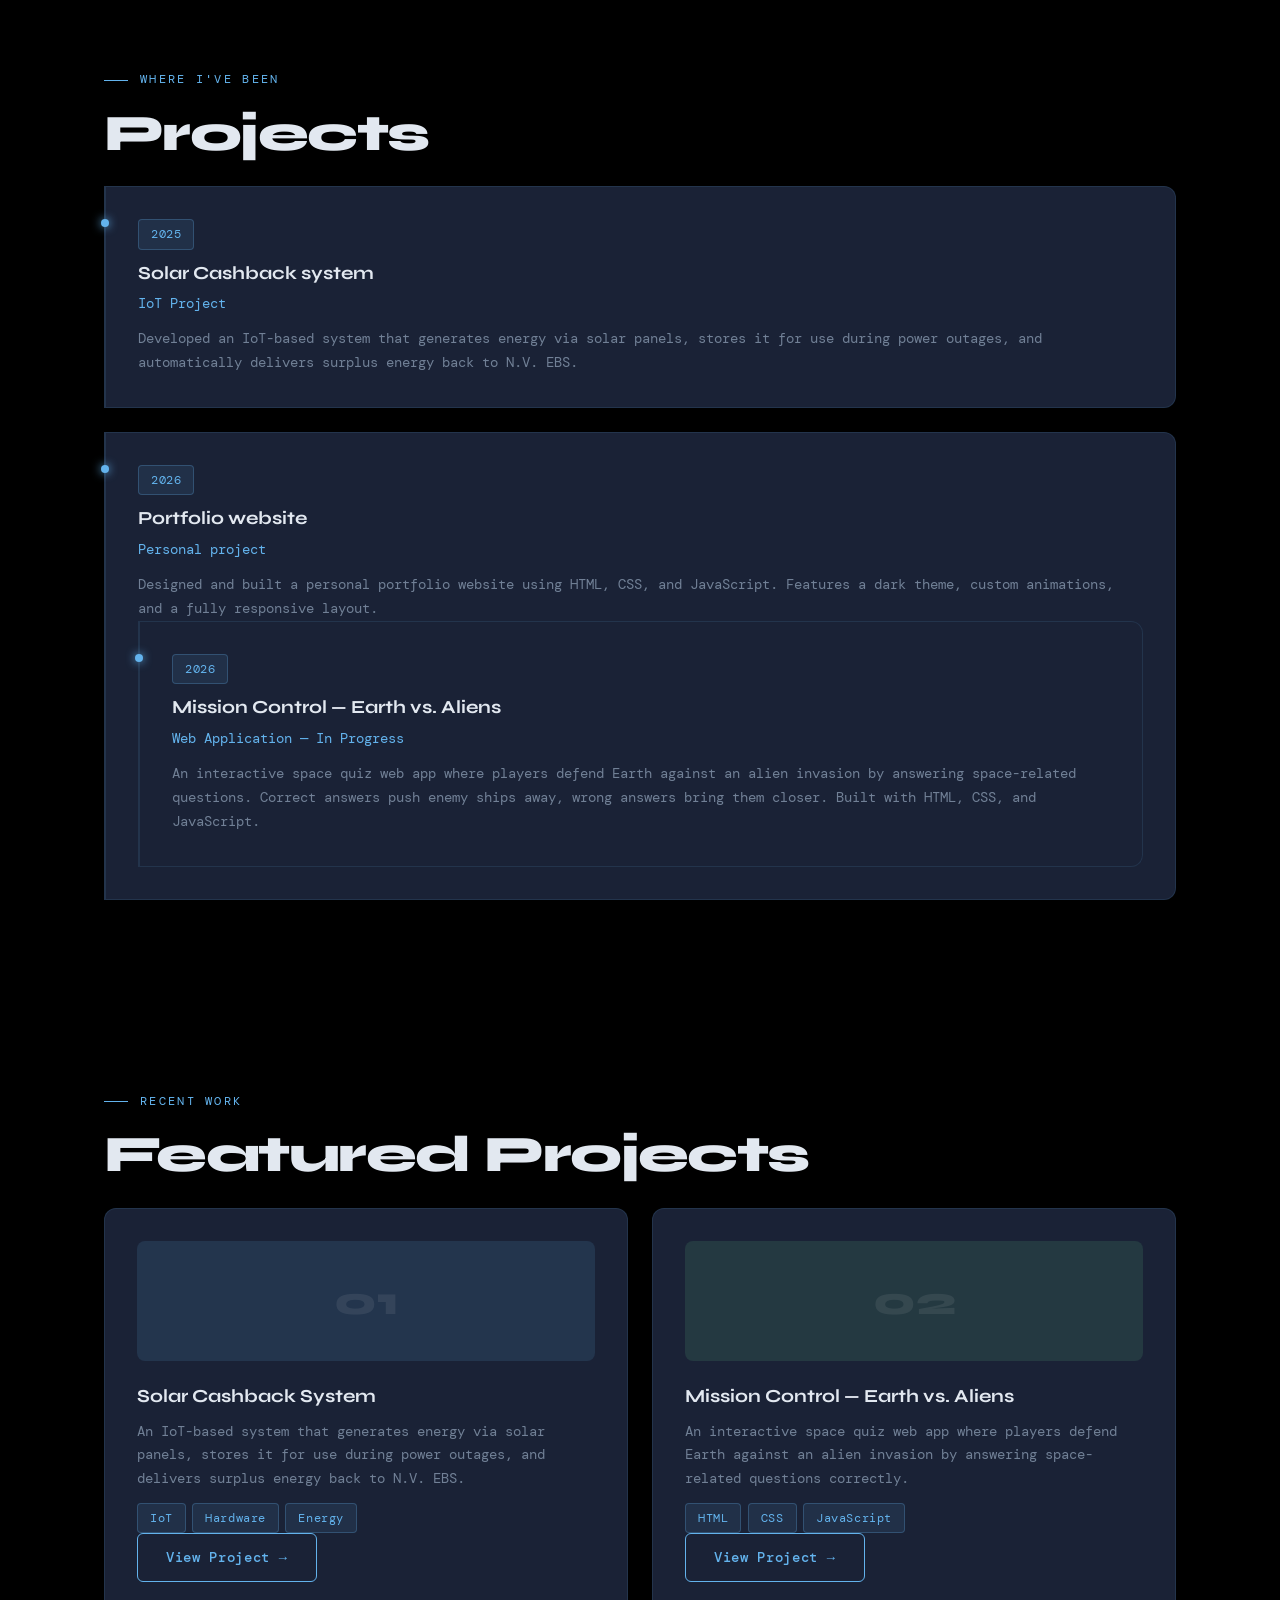
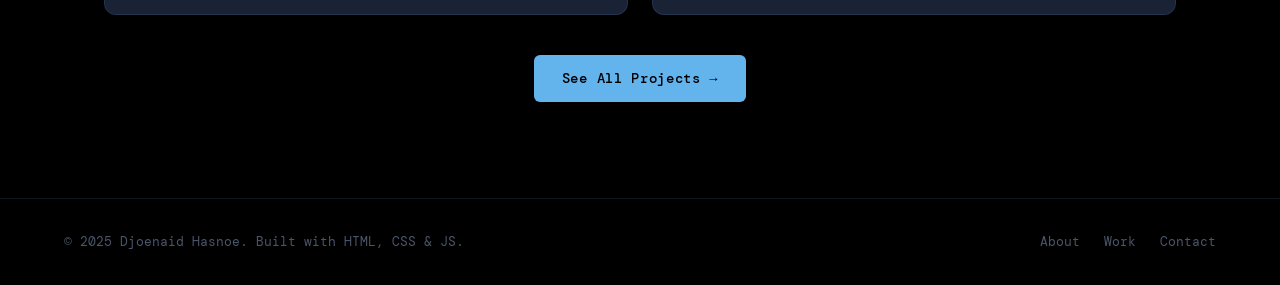
==== commit 81c69984: "Add files via upload" ====
--- a/index.html
+++ b/index.html
@@ -174,7 +174,7 @@
           <span class="tag">Hardware</span>
           <span class="tag">Energy</span>
         </div>
-        <a href="./work.html" class="btn btn-outline" style="margin-top: 1rem; font-size: 0.78rem; padding: 0.5rem 1.2rem;">View Project →</a>
+        <a href="./work.html" class="btn btn-outline project-btn">View Project →</a>
       </div>
     </div>
     <div class="project-card card">
@@ -189,7 +189,7 @@
           <span class="tag">CSS</span>
           <span class="tag">JavaScript</span>
         </div>
-        <a href="./work.html" class="btn btn-outline" style="margin-top: 1rem; font-size: 0.78rem; padding: 0.5rem 1.2rem;">View Project →</a>
+        <a href="./work.html" class="btn btn-outline project-btn">View Project →</a>
       </div>
     </div>
   </div>
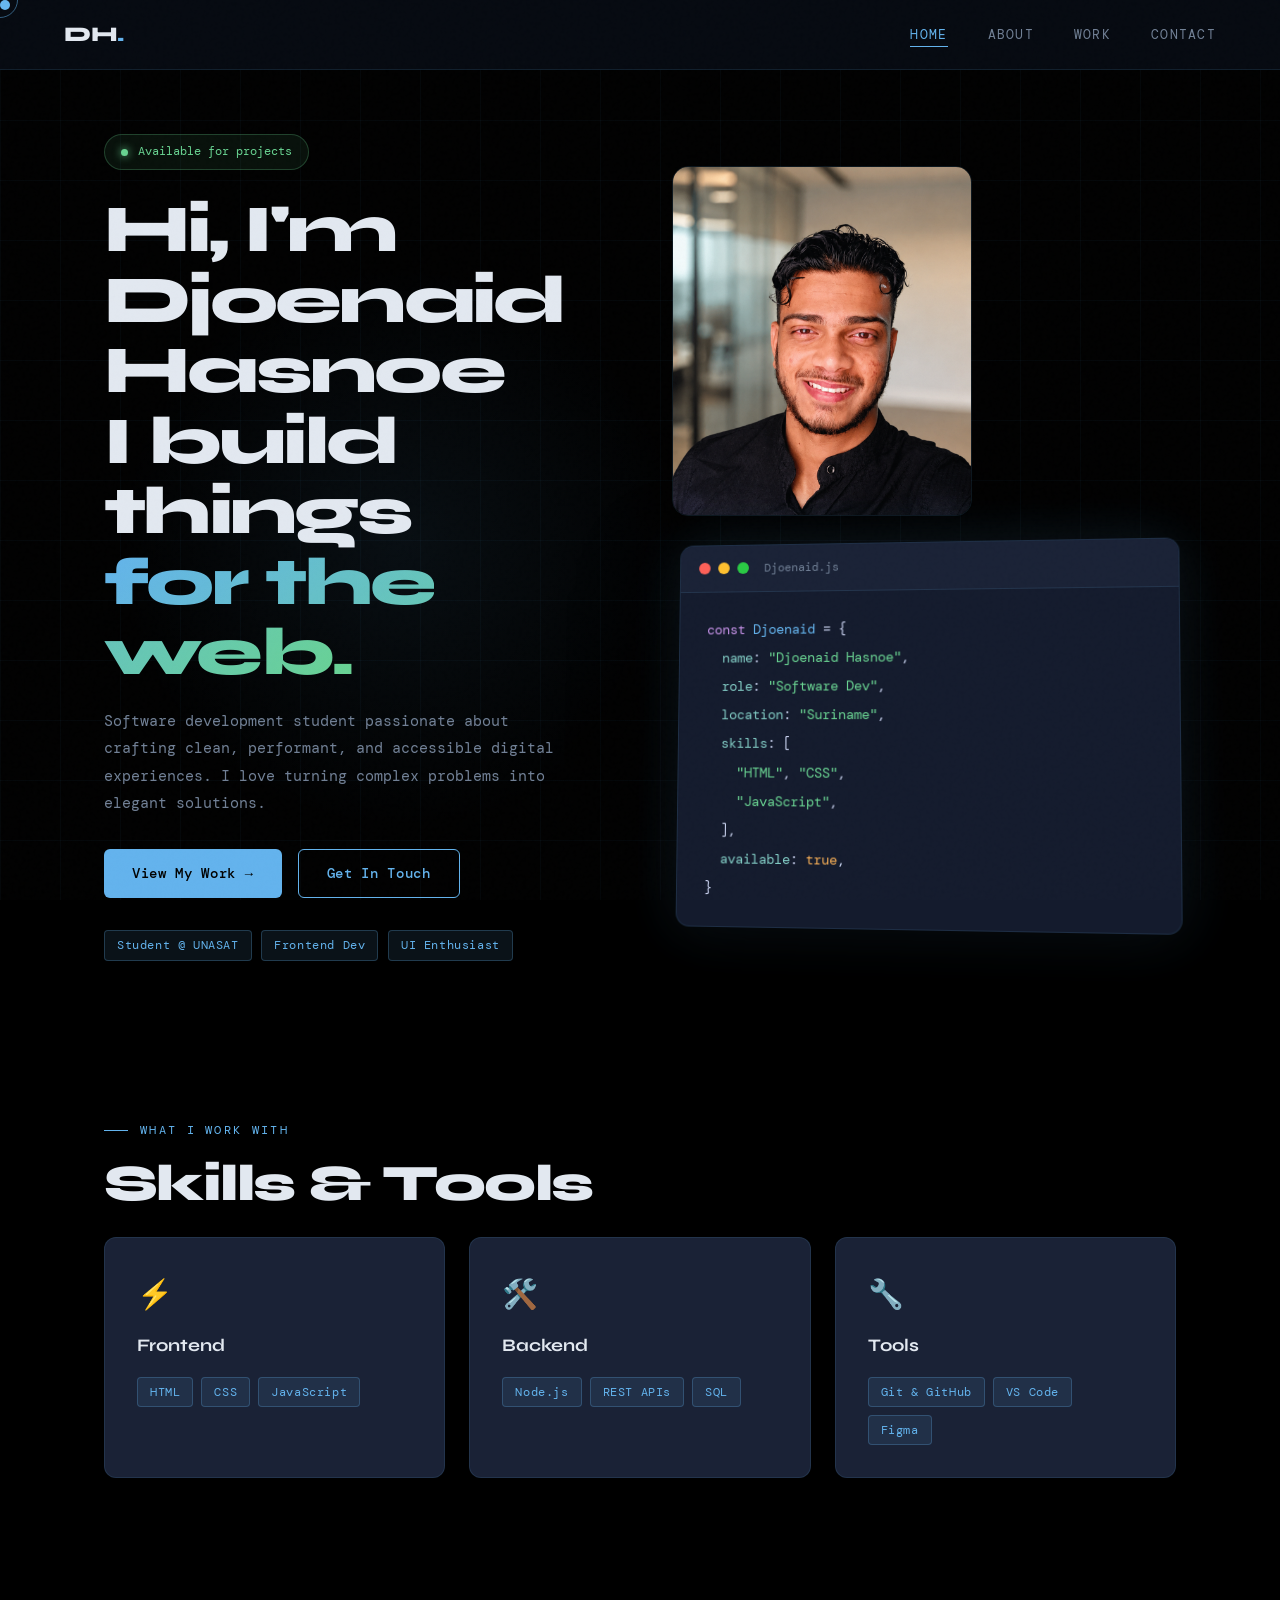
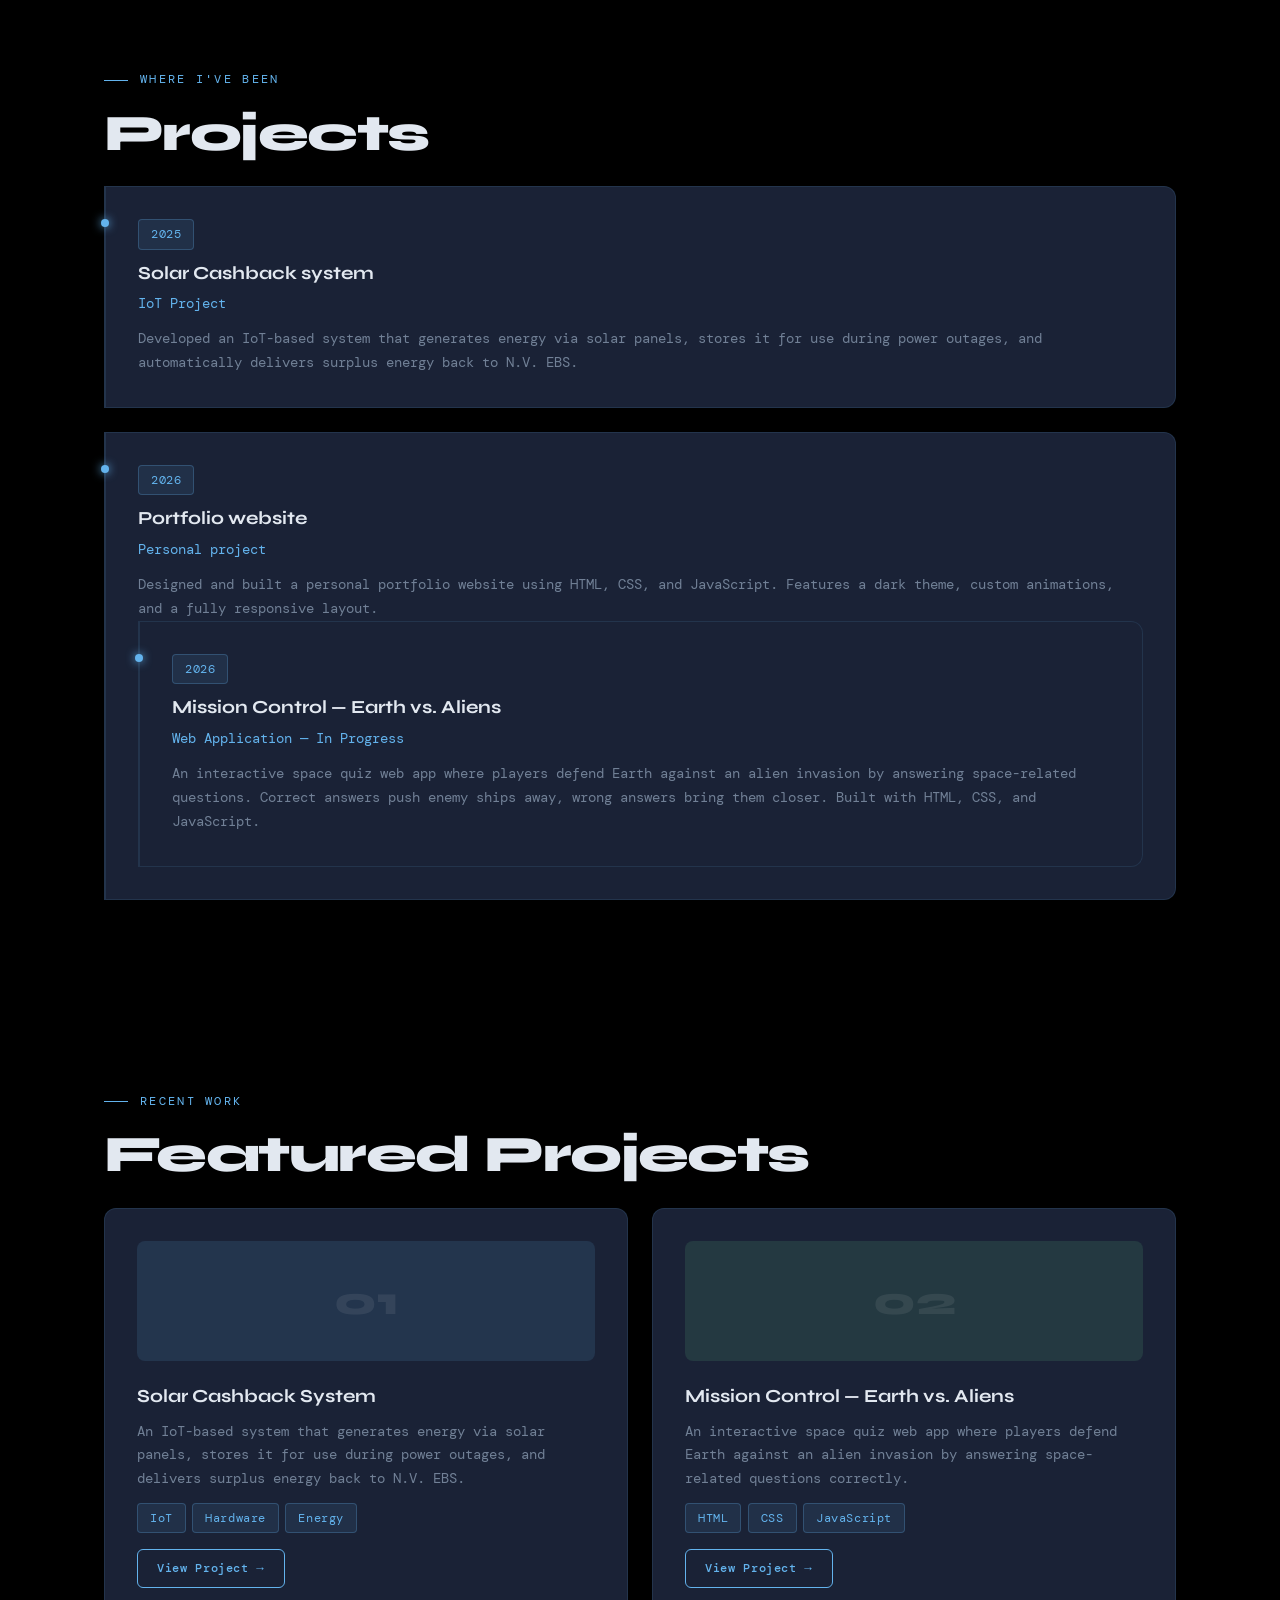
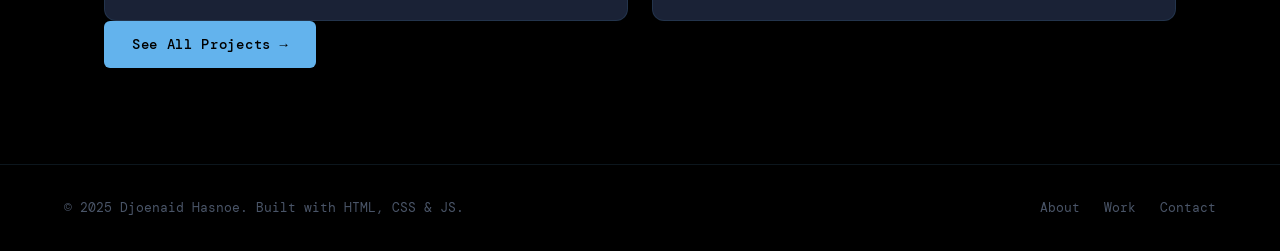
==== commit 26fbd705: "Add files via upload" ====
--- a/index.html
+++ b/index.html
@@ -67,8 +67,6 @@
       <div class="hero-visual fade-up delay-3">
   <img src="./img/profile.png" alt="Djoenaid Hasnoe" class="profile-photo" />
   <div class="code-card">
-      <div class="hero-visual fade-up" style="animation-delay: 0.4s">
-        <div class="code-card">
           <div class="code-card-header">
             <span class="dot red"></span>
             <span class="dot yellow"></span>
@@ -193,7 +191,7 @@
       </div>
     </div>
   </div>
-  <div style="margin-top: 2.5rem; text-align: center;">
+ <div class="projects-cta">
     <a href="./work.html" class="btn btn-primary">See All Projects →</a>
   </div>
 </section>
--- a/css/index.css
+++ b/css/index.css
@@ -351,4 +351,10 @@
   border: 1px solid var(--border);
   margin-bottom: 1.5rem;
   display: block;
+}
+
+.project-btn {
+  margin-top: 1rem;
+  font-size: 0.78rem;
+  padding: 0.5rem 1.2rem;
 }
